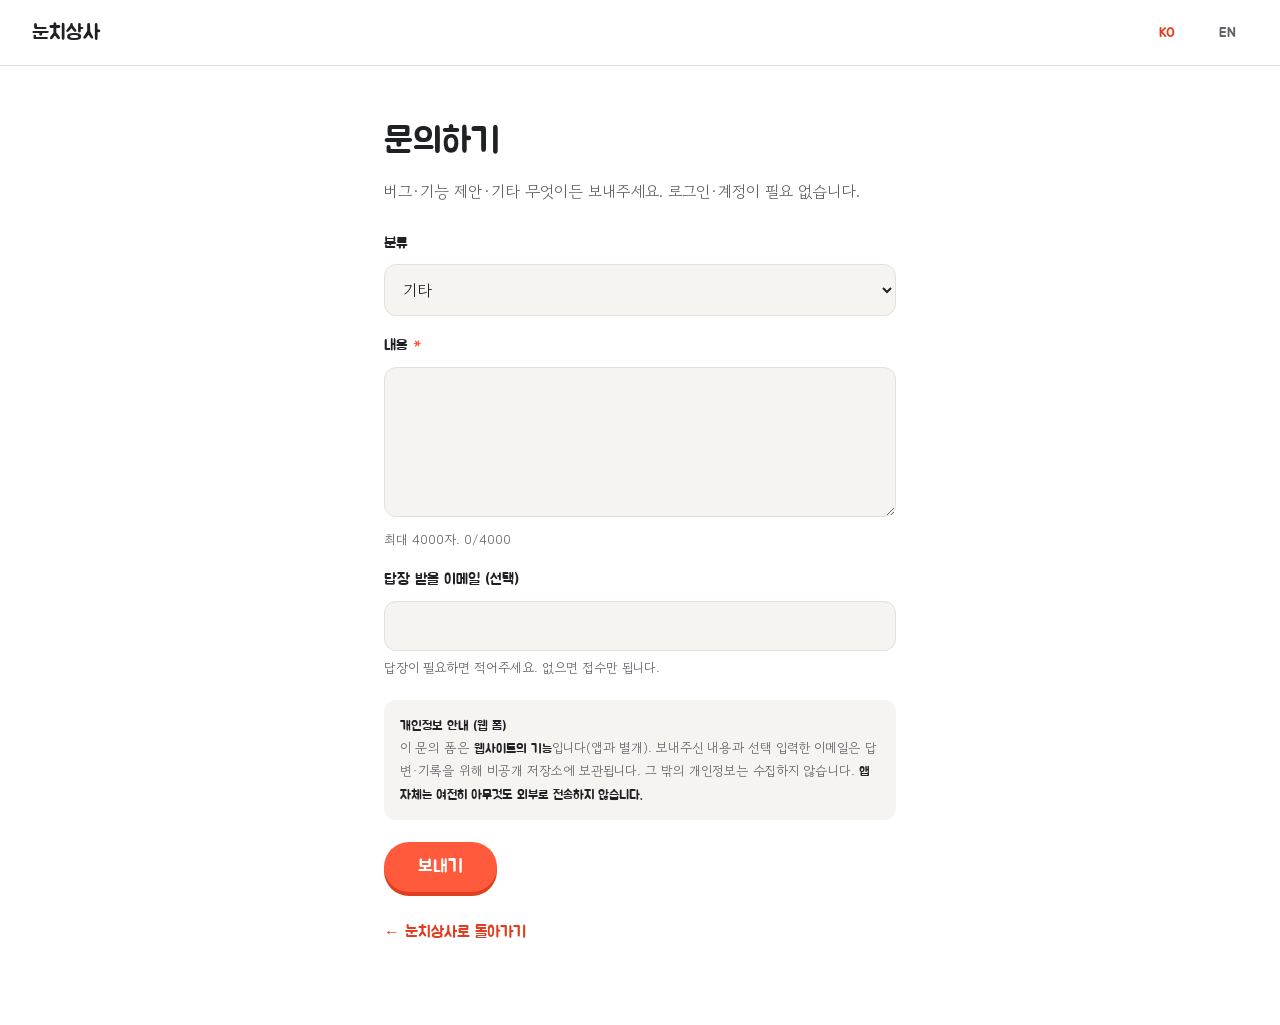
==== contact.html @ a5371463 "feat: 문의 폼 페이지 추가 (계정 없이 제출 가능)" ====
<!DOCTYPE html>
<html lang="ko">
<head>
<meta charset="UTF-8">
<meta name="viewport" content="width=device-width, initial-scale=1.0">
<title>문의하기 — 눈치상사</title>
<meta name="description" content="눈치상사에 문의를 보냅니다. 계정 없이 제출할 수 있습니다.">
<link rel="preconnect" href="https://fonts.googleapis.com">
<link rel="preconnect" href="https://fonts.gstatic.com" crossorigin>
<link href="https://fonts.googleapis.com/css2?family=Jua&family=Gowun+Dodum&display=swap" rel="stylesheet">
<!-- Cloudflare Turnstile (봇 차단) — 사이트키는 배포 시 교체 -->
<script src="https://challenges.cloudflare.com/turnstile/v0/api.js" async defer></script>
<style>
  :root{
    --bg:#FFFFFF; --bg-soft:#F6F4F0; --ink:#202124; --ink-soft:#5F6368;
    --line:#E4E1DC; --accent:#FF5A3C; --accent-dark:#E03E20; --radius:18px;
  }
  *{margin:0;padding:0;box-sizing:border-box}
  body{font-family:'Gowun Dodum',sans-serif; background:var(--bg); color:var(--ink); line-height:1.6}
  h1,.jua{font-family:'Jua',sans-serif; font-weight:400}
  a{color:var(--accent-dark)}
  nav{display:flex; align-items:center; gap:20px; padding:16px 32px; border-bottom:1px solid var(--line)}
  .logo{font-family:'Jua'; font-size:1.3rem; text-decoration:none; color:var(--ink)}
  .nav-spacer{flex:1}
  .lang-btn{background:none;border:none;cursor:pointer;font-family:'Jua';font-size:.9rem;color:var(--ink-soft);padding:6px 12px;border-radius:999px}
  .lang-btn.active{color:var(--accent-dark)}
  .wrap{max-width:560px; margin:0 auto; padding:48px 24px 80px}
  h1{font-size:clamp(1.6rem,4vw,2.2rem); margin-bottom:8px}
  .sub{color:var(--ink-soft); margin-bottom:28px}
  label{display:block; font-family:'Jua'; font-size:.95rem; margin:18px 0 8px}
  .req{color:var(--accent)}
  select,input[type=email],textarea{
    width:100%; font-family:inherit; font-size:1rem; color:var(--ink);
    background:var(--bg-soft); border:1.5px solid var(--line); border-radius:12px; padding:12px 14px;
  }
  select:focus,input:focus,textarea:focus{outline:none; border-color:var(--accent)}
  textarea{min-height:150px; resize:vertical}
  .hint{font-size:.82rem; color:var(--ink-soft); margin-top:6px}
  .hp{position:absolute; left:-9999px; width:1px; height:1px; overflow:hidden}
  .cf{margin:20px 0}
  .privacy{background:var(--bg-soft); border-radius:12px; padding:14px 16px; font-size:.82rem; color:var(--ink-soft); margin:22px 0}
  .privacy b{color:var(--ink); font-family:'Jua'; font-weight:400}
  .btn{
    display:inline-flex; align-items:center; gap:8px; font-family:'Jua'; font-size:1.1rem;
    background:var(--accent); color:#fff; border:none; cursor:pointer;
    padding:14px 34px; border-radius:999px; box-shadow:0 4px 0 var(--accent-dark);
  }
  .btn:disabled{opacity:.5; cursor:not-allowed; box-shadow:none}
  .btn:not(:disabled):active{transform:translateY(2px); box-shadow:none}
  .msg{margin-top:18px; padding:14px 16px; border-radius:12px; font-size:.95rem; display:none}
  .msg.ok{display:block; background:#E6F4EA; color:#137333}
  .msg.err{display:block; background:#FCE8E6; color:#C5221F}
  .back{display:inline-block; margin-top:28px; text-decoration:none; font-family:'Jua'}
</style>
</head>
<body>
  <nav>
    <a class="logo" href="./index.html">눈치상사</a>
    <span class="nav-spacer"></span>
    <button class="lang-btn active" data-lang="ko">KO</button>
    <button class="lang-btn" data-lang="en">EN</button>
  </nav>

  <div class="wrap">
    <h1 data-i18n="h1">문의하기</h1>
    <p class="sub" data-i18n="sub">버그·기능 제안·기타 무엇이든 보내주세요. 로그인·계정이 필요 없습니다.</p>

    <form id="f" novalidate>
      <label for="cat" data-i18n="l_cat">분류</label>
      <select id="cat" name="category">
        <option value="bug" data-i18n="c_bug">버그 신고</option>
        <option value="feature" data-i18n="c_feature">기능 제안</option>
        <option value="other" data-i18n="c_other" selected>기타</option>
      </select>

      <label for="msg" data-i18n="l_msg">내용 <span class="req">*</span></label>
      <textarea id="msg" name="message" maxlength="4000" required></textarea>
      <div class="hint"><span data-i18n="msg_hint">최대 4000자.</span> <span id="count">0</span>/4000</div>

      <label for="email" data-i18n="l_email">답장 받을 이메일 (선택)</label>
      <input id="email" name="email" type="email" maxlength="200" autocomplete="email">
      <div class="hint" data-i18n="email_hint">답장이 필요하면 적어주세요. 없으면 접수만 됩니다.</div>

      <!-- 허니팟: 사람에겐 숨김. 봇이 채우면 서버가 폐기 -->
      <div class="hp" aria-hidden="true"><label>Website<input type="text" name="website" tabindex="-1" autocomplete="off"></label></div>

      <!-- Cloudflare Turnstile — data-sitekey는 배포 시 실제 사이트키로 교체 -->
      <div class="cf cf-turnstile" data-sitekey="0x4AAAAAAD8B3MaI8RSBE29X"></div>

      <div class="privacy">
        <b data-i18n="p_title">개인정보 안내 (웹 폼)</b><br>
        <span data-i18n="p_body">이 문의 폼은 <b>웹사이트의 기능</b>입니다(앱과 별개). 보내주신 내용과 선택 입력한 이메일은 답변·기록을 위해 비공개 저장소에 보관됩니다. 그 밖의 개인정보는 수집하지 않습니다. <b>앱 자체는 여전히 아무것도 외부로 전송하지 않습니다.</b></span>
      </div>

      <button class="btn" id="submit" type="submit"><span data-i18n="send">보내기</span></button>
      <div class="msg" id="result"></div>
    </form>

    <a class="back" href="./index.html" data-i18n="back">← 눈치상사로 돌아가기</a>
  </div>

<script>
  // ⚠️ 배포 시 실제 Worker URL로 교체
  const WORKER_URL = 'https://nunchiboss-contact.theking1cell.workers.dev';

  const EN = {
    h1:'Contact us', sub:'Bug reports, feature ideas, anything — no login or account needed.',
    l_cat:'Category', c_bug:'Bug report', c_feature:'Feature idea', c_other:'Other',
    l_msg:'Message <span class="req">*</span>', msg_hint:'Up to 4000 characters.',
    l_email:'Reply email (optional)', email_hint:'Add it if you want a reply. Otherwise we just log it.',
    p_title:'Privacy note (web form)',
    p_body:'This form is a <b>website feature</b> (separate from the app). Your message and optional email are stored in a private repository for replies and records. Nothing else is collected. <b>The app itself still sends nothing over the network.</b>',
    send:'Send', back:'← Back to NunchiBoss',
    ok:'Sent. Thank you!', err_val:'Please write a message and pass the check.', err_net:'Something went wrong. Please try again.'
  };
  const KO = {}; document.querySelectorAll('[data-i18n]').forEach(el=>KO[el.dataset.i18n]=el.innerHTML);
  const TITLES={ko:document.title, en:'Contact — NunchiBoss'};
  let lang = localStorage.getItem('sajoe_lang') || 'ko';
  function t(k){ return (lang==='en' && EN[k]!==undefined)?EN[k]:KO[k]; }
  function setLang(l){
    lang=l; localStorage.setItem('sajoe_lang',l); document.documentElement.lang=l;
    document.title=TITLES[l]||TITLES.ko;
    document.querySelectorAll('[data-i18n]').forEach(el=>{ el.innerHTML = t(el.dataset.i18n); });
    document.querySelectorAll('.lang-btn').forEach(b=>b.classList.toggle('active',b.dataset.lang===l));
  }
  document.querySelectorAll('.lang-btn').forEach(b=>b.addEventListener('click',()=>setLang(b.dataset.lang)));
  if(lang!=='ko') setLang(lang);

  const f=document.getElementById('f'), msg=document.getElementById('msg'), count=document.getElementById('count');
  const result=document.getElementById('result'), submit=document.getElementById('submit');
  document.getElementById('msg').addEventListener('input',e=>count.textContent=e.target.value.length);

  f.addEventListener('submit', async (e)=>{
    e.preventDefault();
    result.className='msg';
    const message=f.message.value.trim();
    const token=(f.querySelector('[name="cf-turnstile-response"]')||{}).value||'';
    if(!message || !token){ result.className='msg err'; result.textContent=t('err_val'); return; }
    submit.disabled=true;
    try{
      const res=await fetch(WORKER_URL,{
        method:'POST', headers:{'Content-Type':'application/json'},
        body:JSON.stringify({
          category:f.category.value, message, email:f.email.value.trim(),
          website:f.website.value, // 허니팟
          turnstileToken:token, lang
        })
      });
      if(res.ok){ result.className='msg ok'; result.textContent=t('ok'); f.reset(); count.textContent='0';
        if(window.turnstile) turnstile.reset(); }
      else { result.className='msg err'; result.textContent=t('err_net'); }
    }catch(_){ result.className='msg err'; result.textContent=t('err_net'); }
    finally{ submit.disabled=false; }
  });
</script>
</body>
</html>
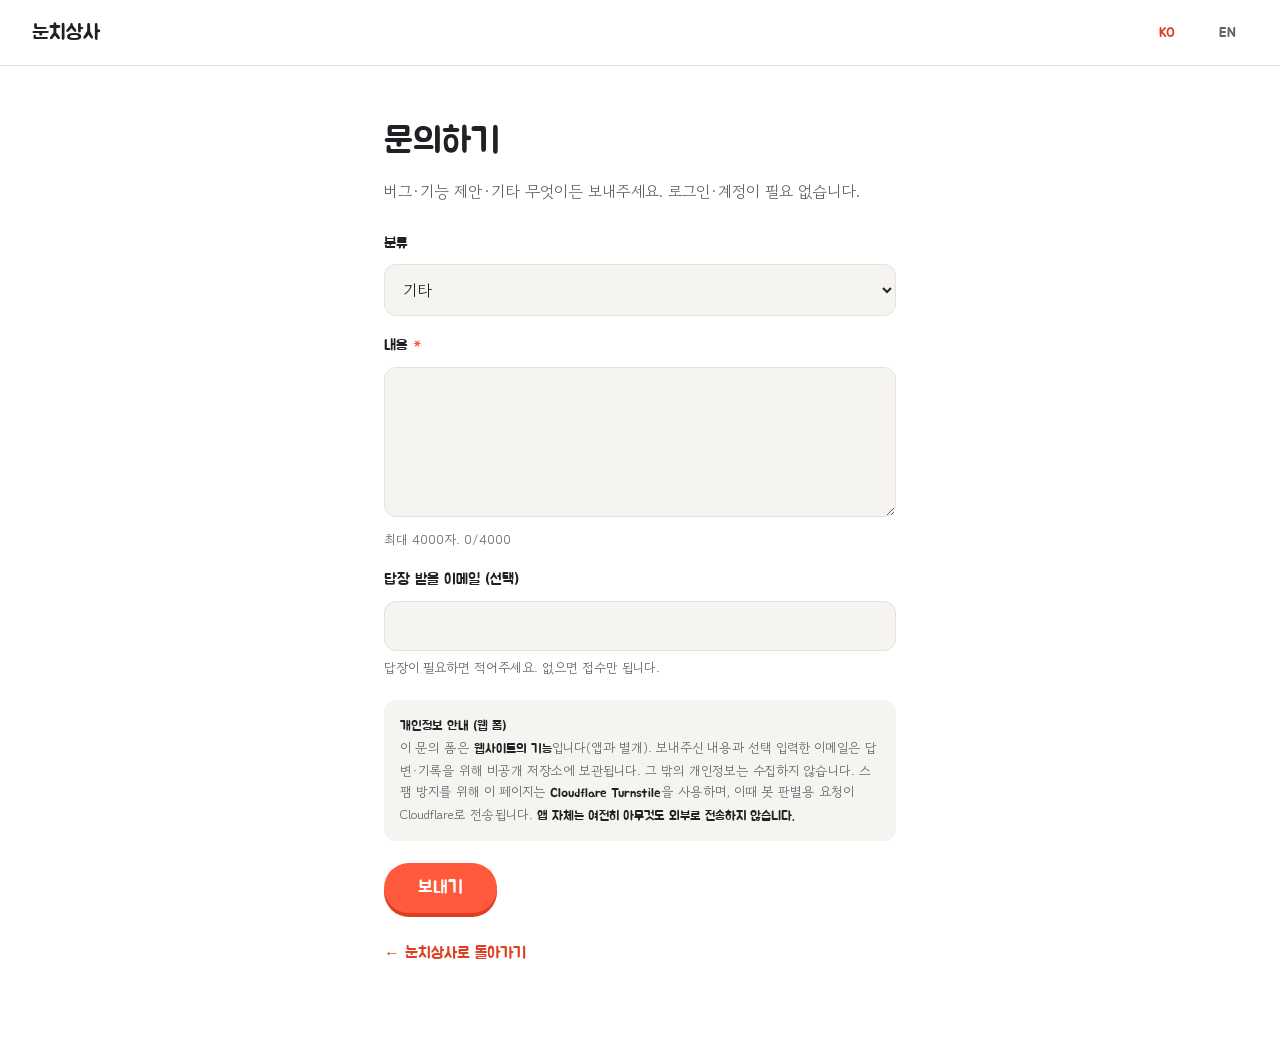
==== commit ec84a2e1: "docs: 스팸방지(Turnstile) 사용 고지 추가" ====
--- a/contact.html
+++ b/contact.html
@@ -89,7 +89,7 @@
 
       <div class="privacy">
         <b data-i18n="p_title">개인정보 안내 (웹 폼)</b><br>
-        <span data-i18n="p_body">이 문의 폼은 <b>웹사이트의 기능</b>입니다(앱과 별개). 보내주신 내용과 선택 입력한 이메일은 답변·기록을 위해 비공개 저장소에 보관됩니다. 그 밖의 개인정보는 수집하지 않습니다. <b>앱 자체는 여전히 아무것도 외부로 전송하지 않습니다.</b></span>
+        <span data-i18n="p_body">이 문의 폼은 <b>웹사이트의 기능</b>입니다(앱과 별개). 보내주신 내용과 선택 입력한 이메일은 답변·기록을 위해 비공개 저장소에 보관됩니다. 그 밖의 개인정보는 수집하지 않습니다. 스팸 방지를 위해 이 페이지는 <b>Cloudflare Turnstile</b>을 사용하며, 이때 봇 판별용 요청이 Cloudflare로 전송됩니다. <b>앱 자체는 여전히 아무것도 외부로 전송하지 않습니다.</b></span>
       </div>
 
       <button class="btn" id="submit" type="submit"><span data-i18n="send">보내기</span></button>
@@ -109,11 +109,18 @@
     l_msg:'Message <span class="req">*</span>', msg_hint:'Up to 4000 characters.',
     l_email:'Reply email (optional)', email_hint:'Add it if you want a reply. Otherwise we just log it.',
     p_title:'Privacy note (web form)',
-    p_body:'This form is a <b>website feature</b> (separate from the app). Your message and optional email are stored in a private repository for replies and records. Nothing else is collected. <b>The app itself still sends nothing over the network.</b>',
+    p_body:'This form is a <b>website feature</b> (separate from the app). Your message and optional email are stored in a private repository for replies and records. Nothing else is collected. This page uses <b>Cloudflare Turnstile</b> for spam protection, which sends a bot-check request to Cloudflare. <b>The app itself still sends nothing over the network.</b>',
     send:'Send', back:'← Back to NunchiBoss',
     ok:'Sent. Thank you!', err_val:'Please write a message and pass the check.', err_net:'Something went wrong. Please try again.'
   };
-  const KO = {}; document.querySelectorAll('[data-i18n]').forEach(el=>KO[el.dataset.i18n]=el.innerHTML);
+  // 상태 메시지(ok/err_*)는 DOM에 대응 요소가 없어 KO를 직접 채운다.
+  // 그다음 DOM의 data-i18n 값으로 나머지를 덮어쓴다.
+  const KO = {
+    ok: '보냈습니다. 감사합니다!',
+    err_val: '내용을 작성하고 로봇 확인을 통과해주세요.',
+    err_net: '문제가 발생했습니다. 잠시 후 다시 시도해주세요.',
+  };
+  document.querySelectorAll('[data-i18n]').forEach(el=>KO[el.dataset.i18n]=el.innerHTML);
   const TITLES={ko:document.title, en:'Contact — NunchiBoss'};
   let lang = localStorage.getItem('sajoe_lang') || 'ko';
   function t(k){ return (lang==='en' && EN[k]!==undefined)?EN[k]:KO[k]; }
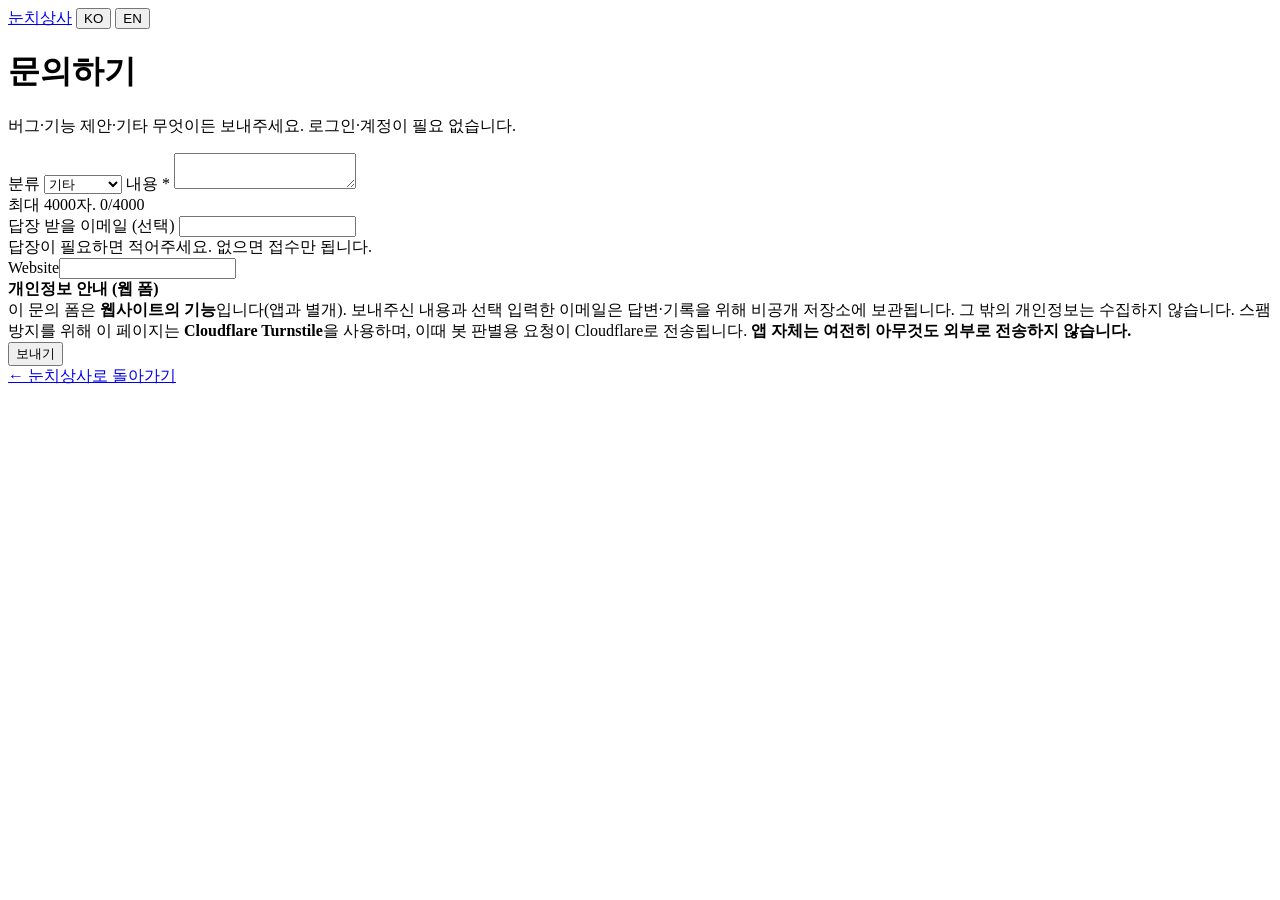
==== commit 362538ca: "sec(4-A): 인라인 외부화 + meta CSP (contact.html)" ====
--- a/contact.html
+++ b/contact.html
@@ -2,6 +2,8 @@
 <html lang="ko">
 <head>
 <meta charset="UTF-8">
+<meta http-equiv="Content-Security-Policy" content="default-src 'self'; script-src 'self' https://challenges.cloudflare.com https://static.cloudflareinsights.com; style-src 'self' https://fonts.googleapis.com; font-src https://fonts.gstatic.com; img-src 'self'; media-src 'self'; connect-src 'self' https://nunchiboss-contact.theking1cell.workers.dev https://nunchiboss-waitlist.theking1cell.workers.dev https://cloudflareinsights.com https://challenges.cloudflare.com; frame-src https://challenges.cloudflare.com; form-action 'self'; object-src 'none'; base-uri 'self'">
+<meta name="referrer" content="strict-origin-when-cross-origin">
 <meta name="viewport" content="width=device-width, initial-scale=1.0">
 <title>문의하기 — 눈치상사</title>
 <meta name="description" content="눈치상사에 문의를 보냅니다. 계정 없이 제출할 수 있습니다.">
@@ -10,48 +12,7 @@
 <link href="https://fonts.googleapis.com/css2?family=Jua&family=Gowun+Dodum&display=swap" rel="stylesheet">
 <!-- Cloudflare Turnstile (봇 차단) — 사이트키는 배포 시 교체 -->
 <script src="https://challenges.cloudflare.com/turnstile/v0/api.js" async defer></script>
-<style>
-  :root{
-    --bg:#FFFFFF; --bg-soft:#F6F4F0; --ink:#202124; --ink-soft:#5F6368;
-    --line:#E4E1DC; --accent:#FF5A3C; --accent-dark:#E03E20; --radius:18px;
-  }
-  *{margin:0;padding:0;box-sizing:border-box}
-  body{font-family:'Gowun Dodum',sans-serif; background:var(--bg); color:var(--ink); line-height:1.6}
-  h1,.jua{font-family:'Jua',sans-serif; font-weight:400}
-  a{color:var(--accent-dark)}
-  nav{display:flex; align-items:center; gap:20px; padding:16px 32px; border-bottom:1px solid var(--line)}
-  .logo{font-family:'Jua'; font-size:1.3rem; text-decoration:none; color:var(--ink)}
-  .nav-spacer{flex:1}
-  .lang-btn{background:none;border:none;cursor:pointer;font-family:'Jua';font-size:.9rem;color:var(--ink-soft);padding:6px 12px;border-radius:999px}
-  .lang-btn.active{color:var(--accent-dark)}
-  .wrap{max-width:560px; margin:0 auto; padding:48px 24px 80px}
-  h1{font-size:clamp(1.6rem,4vw,2.2rem); margin-bottom:8px}
-  .sub{color:var(--ink-soft); margin-bottom:28px}
-  label{display:block; font-family:'Jua'; font-size:.95rem; margin:18px 0 8px}
-  .req{color:var(--accent)}
-  select,input[type=email],textarea{
-    width:100%; font-family:inherit; font-size:1rem; color:var(--ink);
-    background:var(--bg-soft); border:1.5px solid var(--line); border-radius:12px; padding:12px 14px;
-  }
-  select:focus,input:focus,textarea:focus{outline:none; border-color:var(--accent)}
-  textarea{min-height:150px; resize:vertical}
-  .hint{font-size:.82rem; color:var(--ink-soft); margin-top:6px}
-  .hp{position:absolute; left:-9999px; width:1px; height:1px; overflow:hidden}
-  .cf{margin:20px 0}
-  .privacy{background:var(--bg-soft); border-radius:12px; padding:14px 16px; font-size:.82rem; color:var(--ink-soft); margin:22px 0}
-  .privacy b{color:var(--ink); font-family:'Jua'; font-weight:400}
-  .btn{
-    display:inline-flex; align-items:center; gap:8px; font-family:'Jua'; font-size:1.1rem;
-    background:var(--accent); color:#fff; border:none; cursor:pointer;
-    padding:14px 34px; border-radius:999px; box-shadow:0 4px 0 var(--accent-dark);
-  }
-  .btn:disabled{opacity:.5; cursor:not-allowed; box-shadow:none}
-  .btn:not(:disabled):active{transform:translateY(2px); box-shadow:none}
-  .msg{margin-top:18px; padding:14px 16px; border-radius:12px; font-size:.95rem; display:none}
-  .msg.ok{display:block; background:#E6F4EA; color:#137333}
-  .msg.err{display:block; background:#FCE8E6; color:#C5221F}
-  .back{display:inline-block; margin-top:28px; text-decoration:none; font-family:'Jua'}
-</style>
+<link rel="stylesheet" href="assets/css/contact.css">
 </head>
 <body>
   <nav>
@@ -99,66 +60,7 @@
     <a class="back" href="./index.html" data-i18n="back">← 눈치상사로 돌아가기</a>
   </div>
 
-<script>
-  // ⚠️ 배포 시 실제 Worker URL로 교체
-  const WORKER_URL = 'https://nunchiboss-contact.theking1cell.workers.dev';
-
-  const EN = {
-    h1:'Contact us', sub:'Bug reports, feature ideas, anything — no login or account needed.',
-    l_cat:'Category', c_bug:'Bug report', c_feature:'Feature idea', c_other:'Other',
-    l_msg:'Message <span class="req">*</span>', msg_hint:'Up to 4000 characters.',
-    l_email:'Reply email (optional)', email_hint:'Add it if you want a reply. Otherwise we just log it.',
-    p_title:'Privacy note (web form)',
-    p_body:'This form is a <b>website feature</b> (separate from the app). Your message and optional email are stored in a private repository for replies and records. Nothing else is collected. This page uses <b>Cloudflare Turnstile</b> for spam protection, which sends a bot-check request to Cloudflare. <b>The app itself still sends nothing over the network.</b>',
-    send:'Send', back:'← Back to NunchiBoss',
-    ok:'Sent. Thank you!', err_val:'Please write a message and pass the check.', err_net:'Something went wrong. Please try again.'
-  };
-  // 상태 메시지(ok/err_*)는 DOM에 대응 요소가 없어 KO를 직접 채운다.
-  // 그다음 DOM의 data-i18n 값으로 나머지를 덮어쓴다.
-  const KO = {
-    ok: '보냈습니다. 감사합니다!',
-    err_val: '내용을 작성하고 로봇 확인을 통과해주세요.',
-    err_net: '문제가 발생했습니다. 잠시 후 다시 시도해주세요.',
-  };
-  document.querySelectorAll('[data-i18n]').forEach(el=>KO[el.dataset.i18n]=el.innerHTML);
-  const TITLES={ko:document.title, en:'Contact — NunchiBoss'};
-  let lang = localStorage.getItem('sajoe_lang') || 'ko';
-  function t(k){ return (lang==='en' && EN[k]!==undefined)?EN[k]:KO[k]; }
-  function setLang(l){
-    lang=l; localStorage.setItem('sajoe_lang',l); document.documentElement.lang=l;
-    document.title=TITLES[l]||TITLES.ko;
-    document.querySelectorAll('[data-i18n]').forEach(el=>{ el.innerHTML = t(el.dataset.i18n); });
-    document.querySelectorAll('.lang-btn').forEach(b=>b.classList.toggle('active',b.dataset.lang===l));
-  }
-  document.querySelectorAll('.lang-btn').forEach(b=>b.addEventListener('click',()=>setLang(b.dataset.lang)));
-  if(lang!=='ko') setLang(lang);
-
-  const f=document.getElementById('f'), msg=document.getElementById('msg'), count=document.getElementById('count');
-  const result=document.getElementById('result'), submit=document.getElementById('submit');
-  document.getElementById('msg').addEventListener('input',e=>count.textContent=e.target.value.length);
-
-  f.addEventListener('submit', async (e)=>{
-    e.preventDefault();
-    result.className='msg';
-    const message=f.message.value.trim();
-    const token=(f.querySelector('[name="cf-turnstile-response"]')||{}).value||'';
-    if(!message || !token){ result.className='msg err'; result.textContent=t('err_val'); return; }
-    submit.disabled=true;
-    try{
-      const res=await fetch(WORKER_URL,{
-        method:'POST', headers:{'Content-Type':'application/json'},
-        body:JSON.stringify({
-          category:f.category.value, message, email:f.email.value.trim(),
-          website:f.website.value, // 허니팟
-          turnstileToken:token, lang
-        })
-      });
-      if(res.ok){ result.className='msg ok'; result.textContent=t('ok'); f.reset(); count.textContent='0';
-        if(window.turnstile) turnstile.reset(); }
-      else { result.className='msg err'; result.textContent=t('err_net'); }
-    }catch(_){ result.className='msg err'; result.textContent=t('err_net'); }
-    finally{ submit.disabled=false; }
-  });
-</script>
+<script src="assets/js/contact.js"></script>
+<!-- Cloudflare Web Analytics (쿠키리스·개인 미식별) --><script type='module' src='https://static.cloudflareinsights.com/beacon.min.js' data-cf-beacon='{"token": "986360228b1944179cb950e820922b25"}'></script><!-- End Cloudflare Web Analytics -->
 </body>
 </html>
